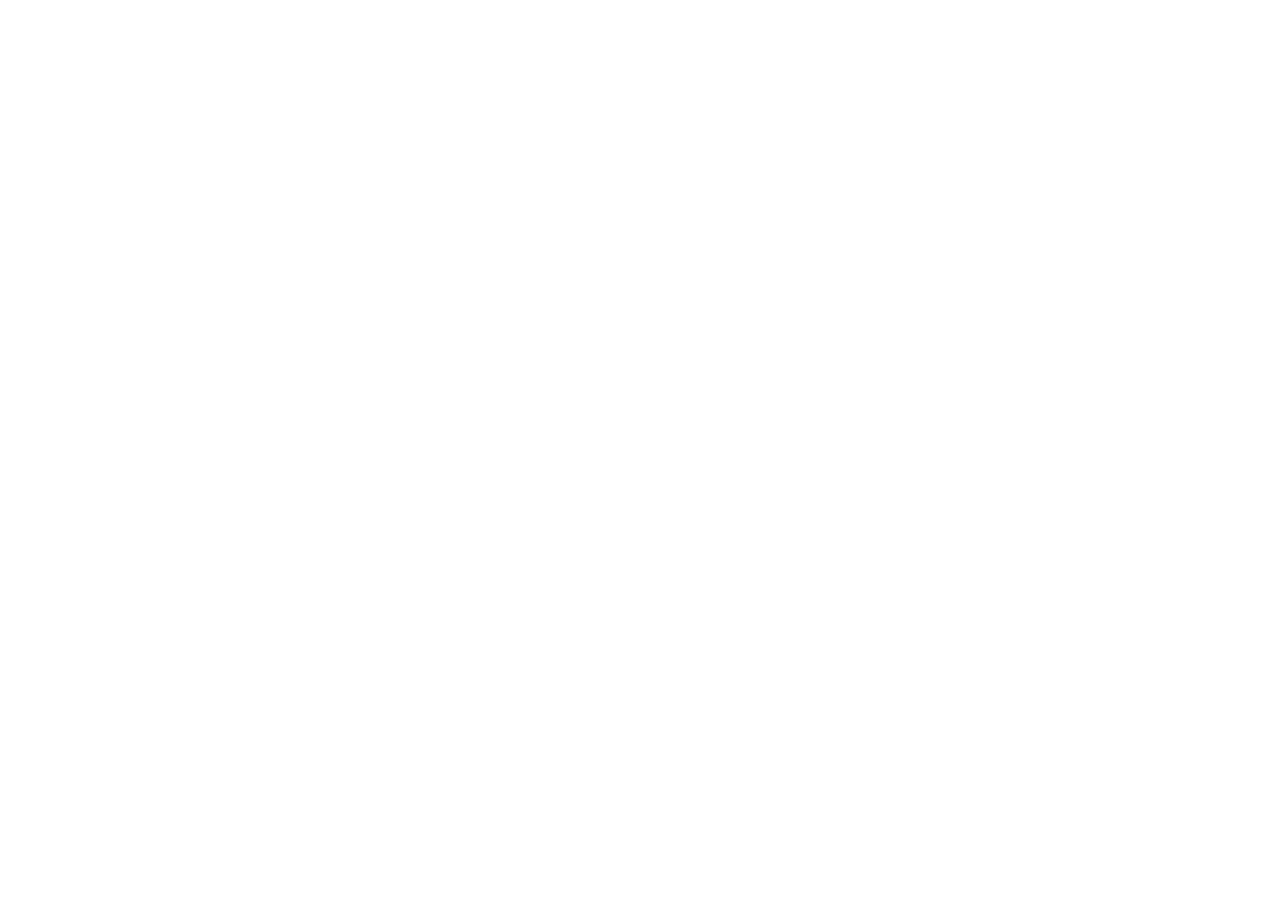
==== grønne-oaser.html @ 3c09b666 "index.html - forside html" ====
<!DOCTYPE html>
<html lang="en">
<head>
    <meta charset="UTF-8">
    <meta name="viewport" content="width=device-width, initial-scale=1.0">
    <title>Document</title>
</head>
<body>
    
</body>
</html>
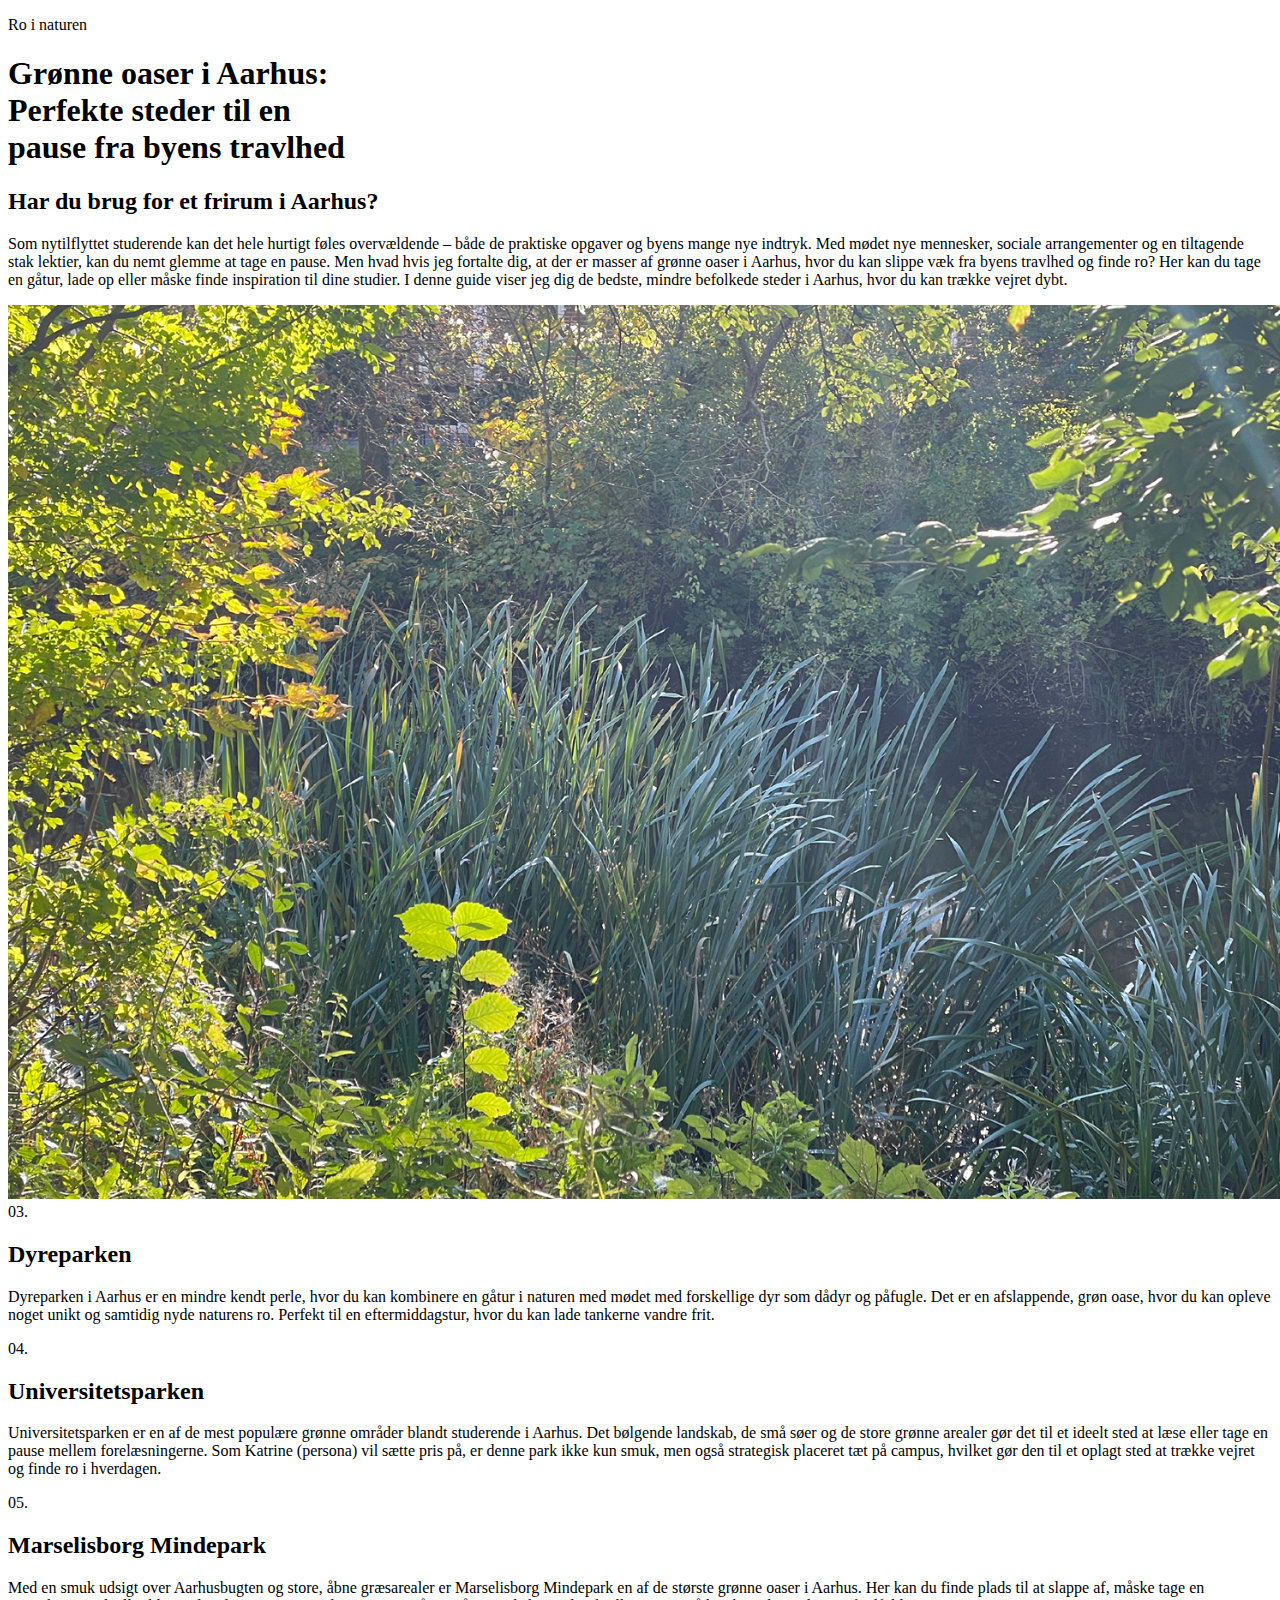
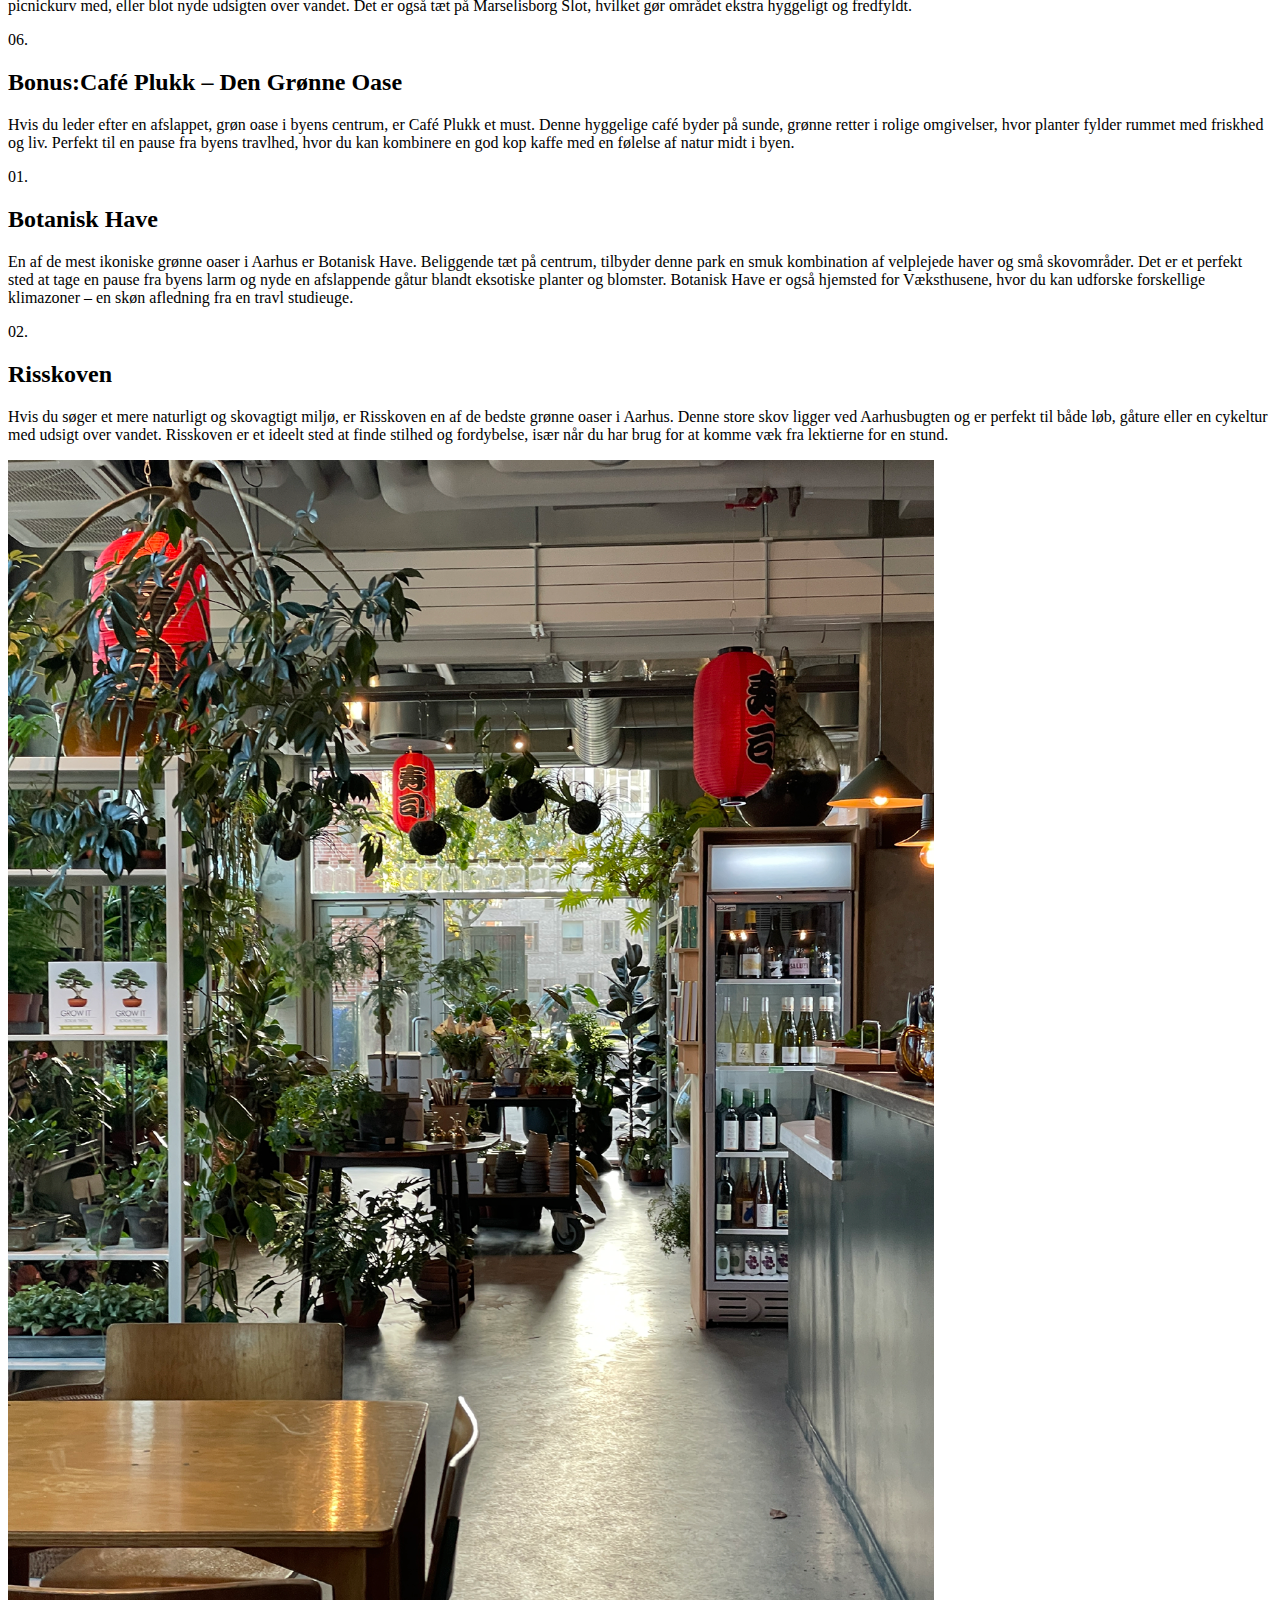
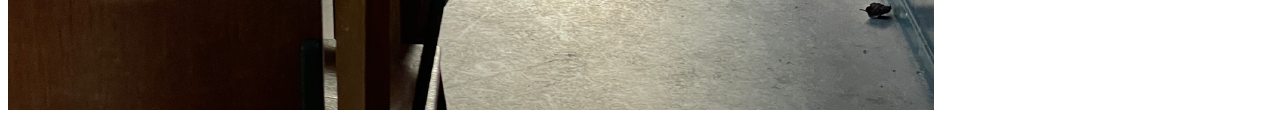
==== commit b14ec4f2: "grønne oaser HTML" ====
--- a/grønne-oaser.html
+++ b/grønne-oaser.html
@@ -1,11 +1,91 @@
 <!DOCTYPE html>
-<html lang="en">
+<html lang="da">
 <head>
     <meta charset="UTF-8">
     <meta name="viewport" content="width=device-width, initial-scale=1.0">
-    <title>Document</title>
+    <title>Grønne oaser i Aarhus</title>
+    <link rel="stylesheet" href="css/oaser.css">
 </head>
 <body>
+    <header>
+        <p>Ro i naturen</p>
+        <h1>Grønne oaser i Aarhus: <br> Perfekte steder til en <br> pause fra byens travlhed</h1>
+    </header>
     
+    <main>
+
+        <section class="grid-container">
+            <!-- jeg har forsøgt at lave 2 lodrette spalter/kollonner -->
+            <article class="column">
+                <h2>Har du brug for et frirum i Aarhus?</h2>
+                <Her>Som nytilflyttet studerende kan det hele hurtigt føles overvældende – både de praktiske opgaver og byens mange nye indtryk. Med mødet nye mennesker, sociale arrangementer og en tiltagende stak lektier, kan du nemt glemme at tage en pause. Men hvad hvis jeg fortalte dig, at der er masser af grønne oaser i Aarhus, hvor du kan slippe væk fra byens travlhed og finde ro? Her kan du tage en gåtur, lade op eller måske finde inspiration til dine studier. I denne guide viser jeg dig de bedste, mindre befolkede steder i Aarhus, hvor du kan trække vejret dybt.</p>
+
+                <img src="img/artikler/natur.png" alt="naturbillede">
+            
+                <aside>
+                    <span class="tal">03.</span>
+                    <div>
+                        <h2>Dyreparken</h2>
+                        <p>Dyreparken i Aarhus er en mindre kendt perle, hvor du kan kombinere en gåtur i naturen med mødet med forskellige dyr som dådyr og påfugle. Det er en afslappende, grøn oase, hvor du kan opleve noget unikt og samtidig nyde naturens ro. Perfekt til en eftermiddagstur, hvor du kan lade tankerne vandre frit.
+                        </p>
+                    </div>
+                </aside>
+
+                <aside>
+                    <span class="tal">04.</span>
+                    <div>
+                        <h2>Universitetsparken</h2>
+                        <p>Universitetsparken er en af de mest populære grønne områder blandt studerende i Aarhus. Det bølgende landskab, de små søer og de store grønne arealer gør det til et ideelt sted at læse eller tage en pause mellem forelæsningerne. Som Katrine (persona) vil sætte pris på, er denne park ikke kun smuk, men også strategisk placeret tæt på campus, hvilket gør den til et oplagt sted at trække vejret og finde ro i hverdagen.
+                        </p>
+                    </div>
+                </aside>
+
+                <aside>
+                    <span class="tal">05.</span>
+                    <div>
+                        <h2>Marselisborg Mindepark</h2>
+                        <p>Med en smuk udsigt over Aarhusbugten og store, åbne græsarealer er Marselisborg Mindepark en af de største grønne oaser i Aarhus. Her kan du finde plads til at slappe af, måske tage en picnickurv med, eller blot nyde udsigten over vandet. Det er også tæt på Marselisborg Slot, hvilket gør området ekstra hyggeligt og fredfyldt.
+                        </p>
+                    </div>
+                </aside>
+
+                <aside>
+                    <span class="tal">06.</span>
+                    <div>
+                        <h2>Bonus:Café Plukk – Den Grønne Oase</h2>
+                        <p>Hvis du leder efter en afslappet, grøn oase i byens centrum, er Café Plukk et must. Denne hyggelige café byder på sunde, grønne retter i rolige omgivelser, hvor planter fylder rummet med friskhed og liv. Perfekt til en pause fra byens travlhed, hvor du kan kombinere en god kop kaffe med en følelse af natur midt i byen.
+                        </p>
+                    </div>
+                </aside>
+
+            </article>
+
+            <!-- nr. 2 kolonne -->
+            <article class="column">
+                <aside>
+                    <span class="tal">01.</span>
+                    <div>
+                        <h2>Botanisk Have</h2>
+                        <p>En af de mest ikoniske grønne oaser i Aarhus er Botanisk Have. Beliggende tæt på centrum, tilbyder denne park en smuk kombination af velplejede haver og små skovområder. Det er et perfekt sted at tage en pause fra byens larm og nyde en afslappende gåtur blandt eksotiske planter og blomster. Botanisk Have er også hjemsted for Væksthusene, hvor du kan udforske forskellige klimazoner – en skøn afledning fra en travl studieuge.
+                        </p>
+                    </div>
+                </aside>
+
+                <aside>
+                    <span class="tal">02.</span>
+                    <div>
+                        <h2>Risskoven</h2>
+                        <p>Hvis du søger et mere naturligt og skovagtigt miljø, er Risskoven en af de bedste grønne oaser i Aarhus. Denne store skov ligger ved Aarhusbugten og er perfekt til både løb, gåture eller en cykeltur med udsigt over vandet. Risskoven er et ideelt sted at finde stilhed og fordybelse, især når du har brug for at komme væk fra lektierne for en stund.
+                        </p>
+                    </div>
+                </aside>
+
+                <img src="img/artikler/plukk.png" alt="café plukk">
+                
+            </article>
+        </section>
+    </main>
+
+
 </body>
-</html>+</html>
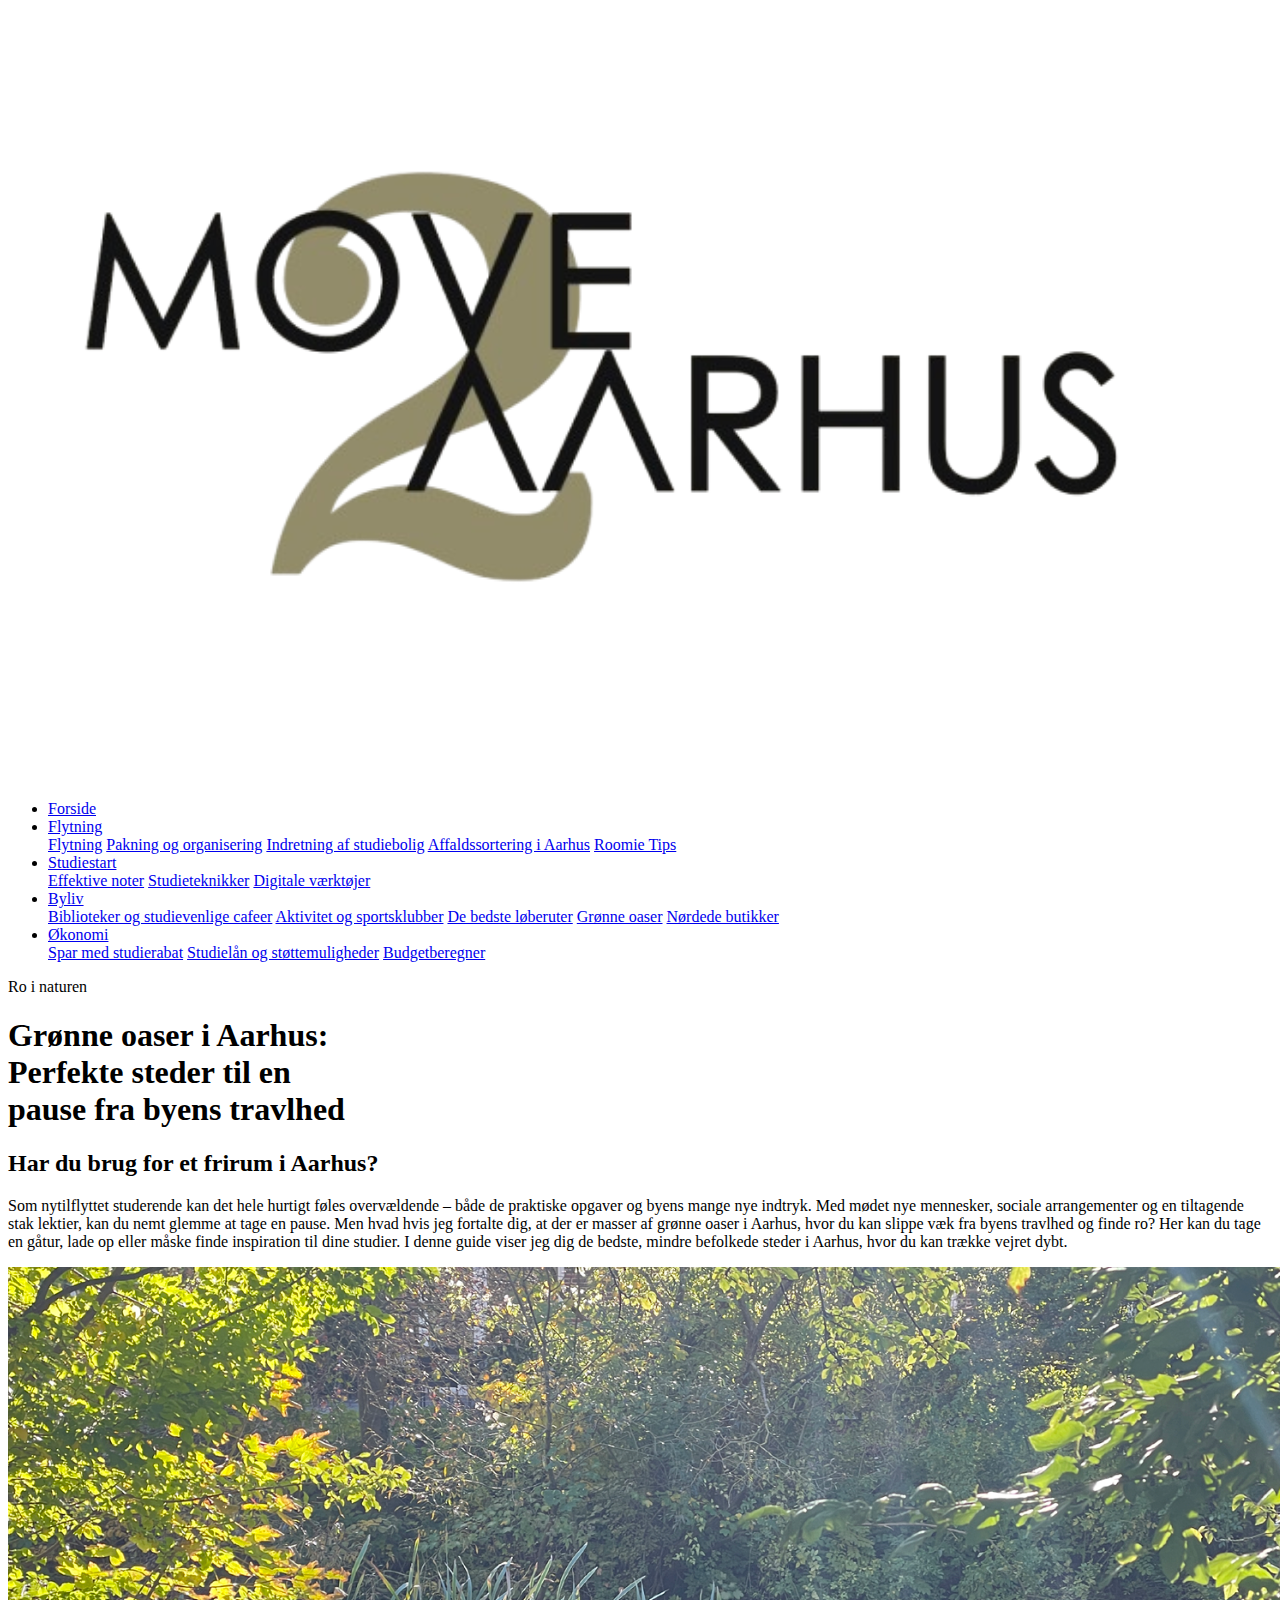
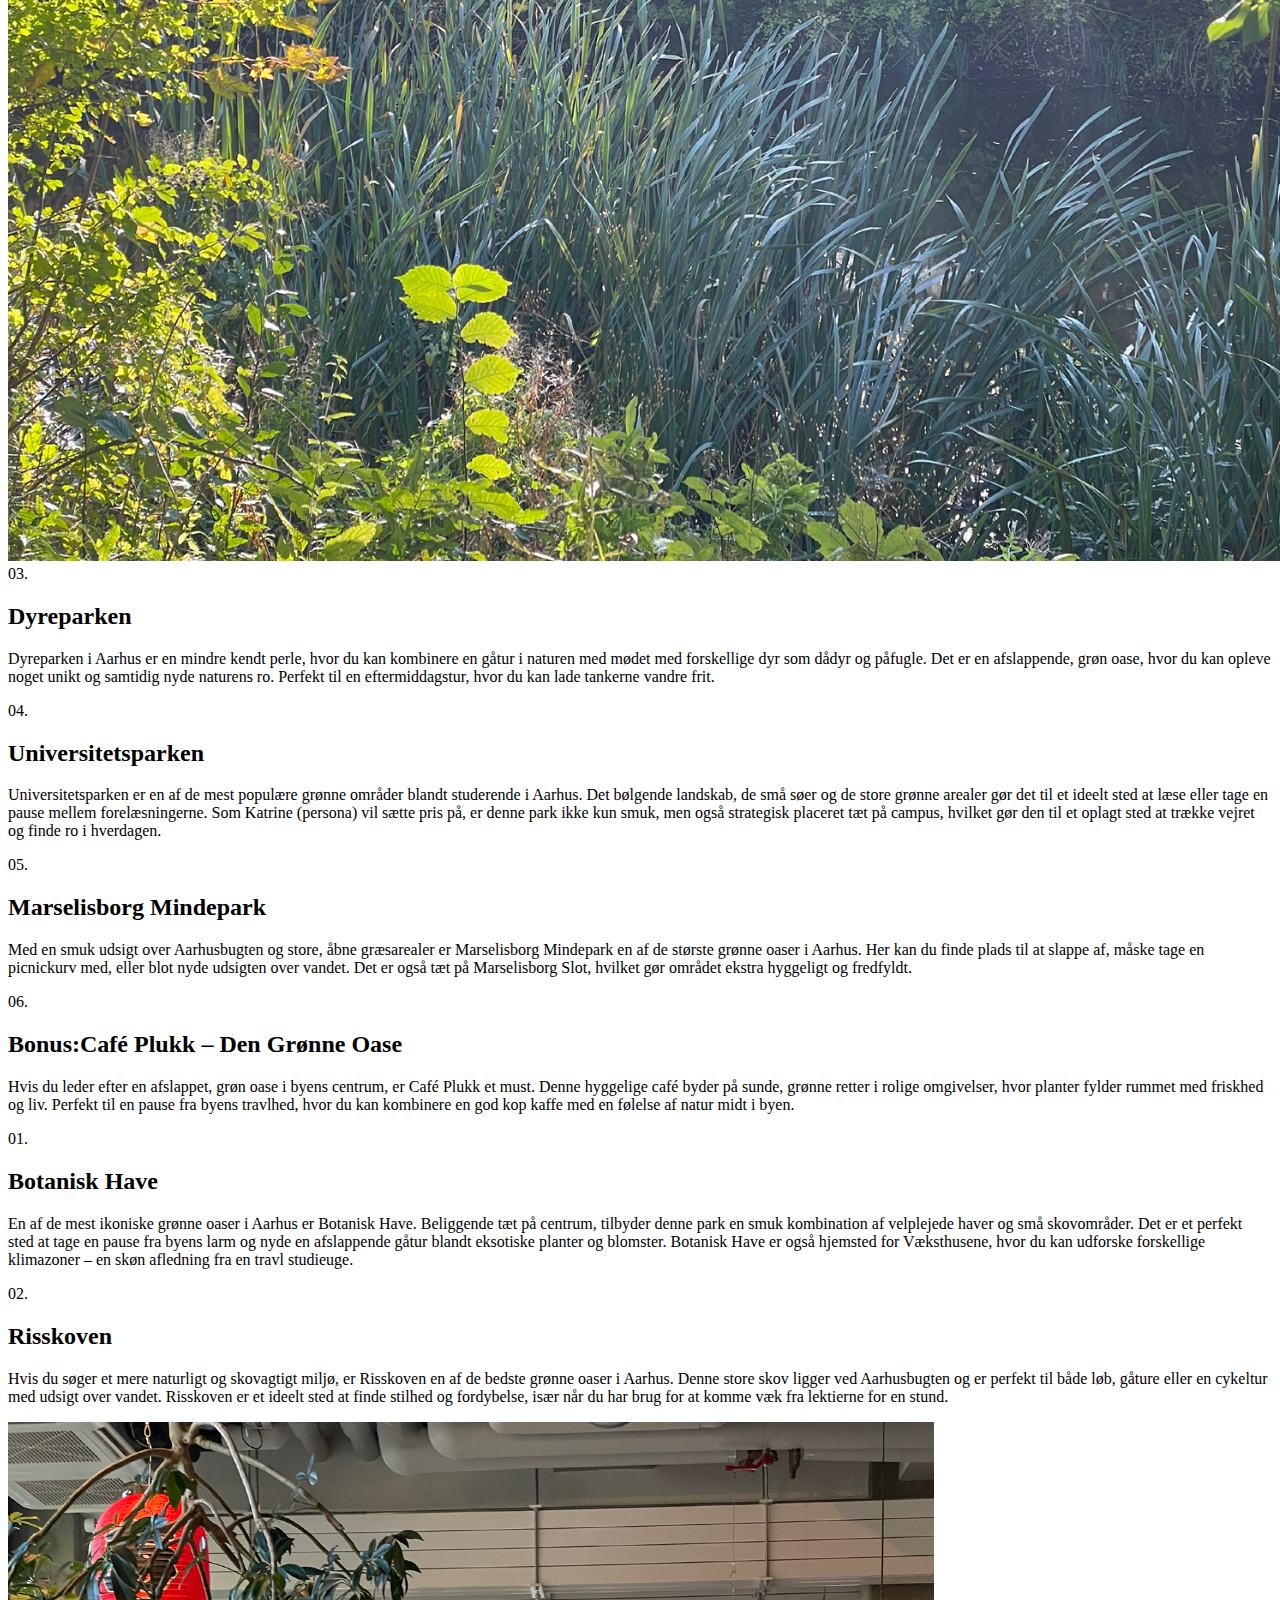
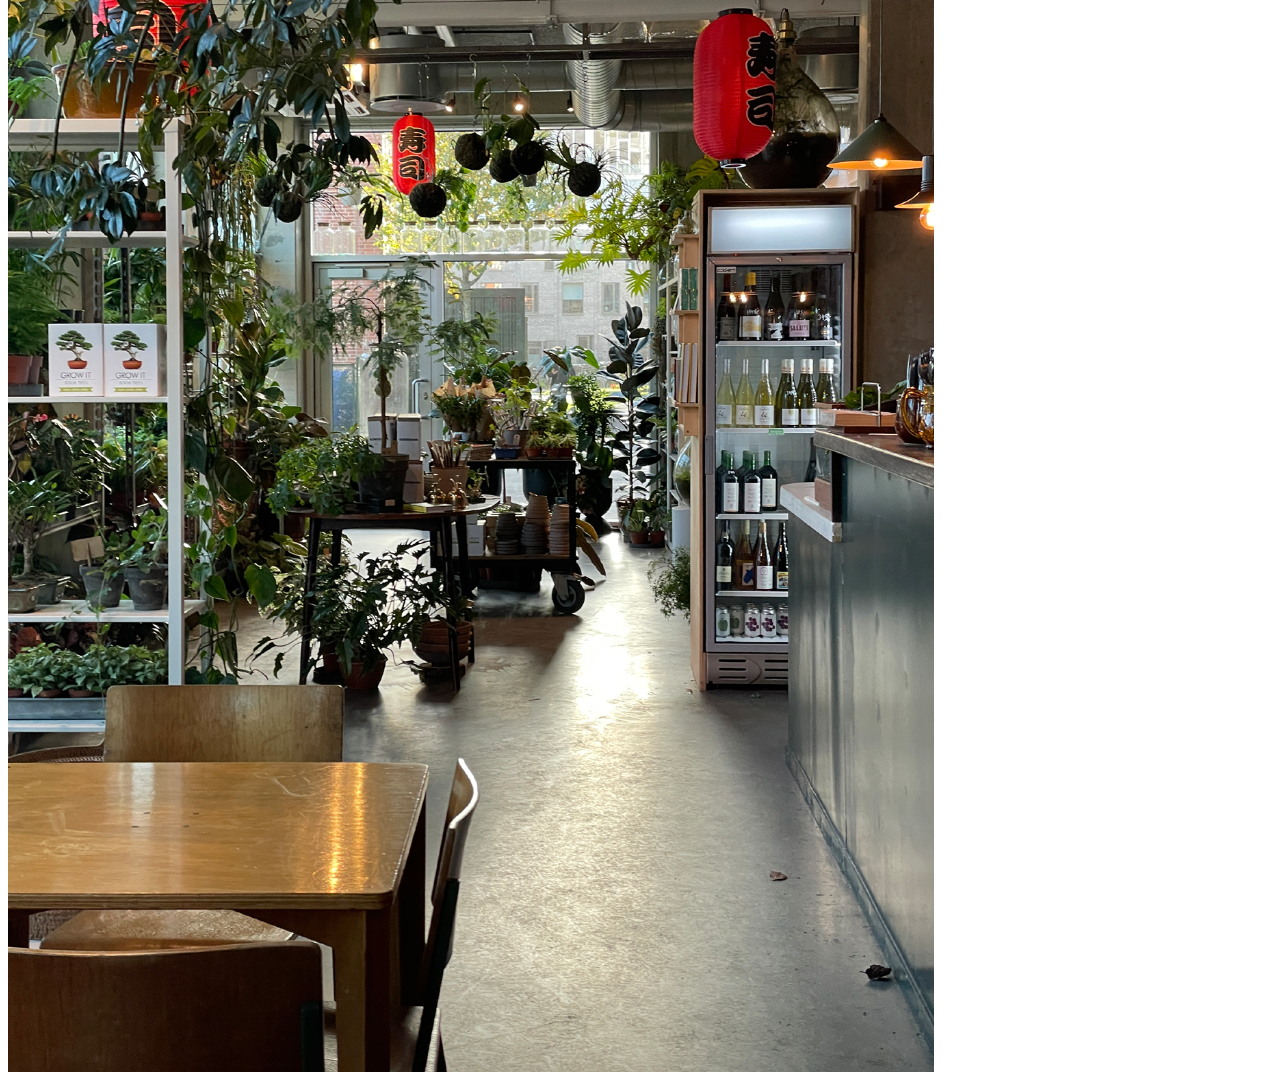
==== commit 71078562: "Navigationsbar i index" ====
--- a/grønne-oaser.html
+++ b/grønne-oaser.html
@@ -8,8 +8,60 @@
 </head>
 <body>
     <header>
+        <section class="logo">
+            <img src="img/logo.png" alt="Move2Aarhus logo">
+        </section>
+        <section>
+            <nav class="navbar">
+                <ul>
+                    <li><a href="index.html">Forside</a></li>
+
+                    <li class="dropdown">
+                        <a href="#" class="dropbtn">Flytning</a>
+                        <div class="dropdown-content">
+                            <a href="tjekliste.html">Flytning</a>
+                            <a href="#">Pakning og organisering</a>
+                            <a href="#">Indretning af studiebolig</a>
+                            <a href="#">Affaldssortering i Aarhus</a>
+                            <a href="#">Roomie Tips</a>
+                        </div>
+                    </li>
+
+                    <li class="dropdown">
+                        <a href="#" class="dropbtn">Studiestart</a>
+                        <div class="dropdown-content">
+                            <a href="#">Effektive noter</a>
+                            <a href="studieteknikker.html">Studieteknikker</a>
+                            <a href="#">Digitale værktøjer</a>
+                        </div>
+                    </li>
+
+                    <li class="dropdown">
+                        <a href="#" class="dropbtn">Byliv</a>
+                        <div class="dropdown-content">
+                            <a href="#">Biblioteker og studievenlige cafeer</a>
+                            <a href="#">Aktivitet og sportsklubber</a>
+                            <a href="#">De bedste løberuter</a>
+                            <a href="grønne-oaser.html">Grønne oaser</a>
+                            <a href="#">Nørdede butikker</a>
+                        </div>
+                    </li>
+
+                    <li class="dropdown">
+                        <a href="#" class="dropbtn">Økonomi</a>
+                        <div class="dropdown-content">
+                            <a href="#">Spar med studierabat</a>
+                            <a href="#">Studielån og støttemuligheder</a>
+                            <a href="#">Budgetberegner</a>
+                        </div>
+                    </li>
+                </ul>
+            </nav>
+        </section>
+
         <p>Ro i naturen</p>
         <h1>Grønne oaser i Aarhus: <br> Perfekte steder til en <br> pause fra byens travlhed</h1>
+        
     </header>
     
     <main>
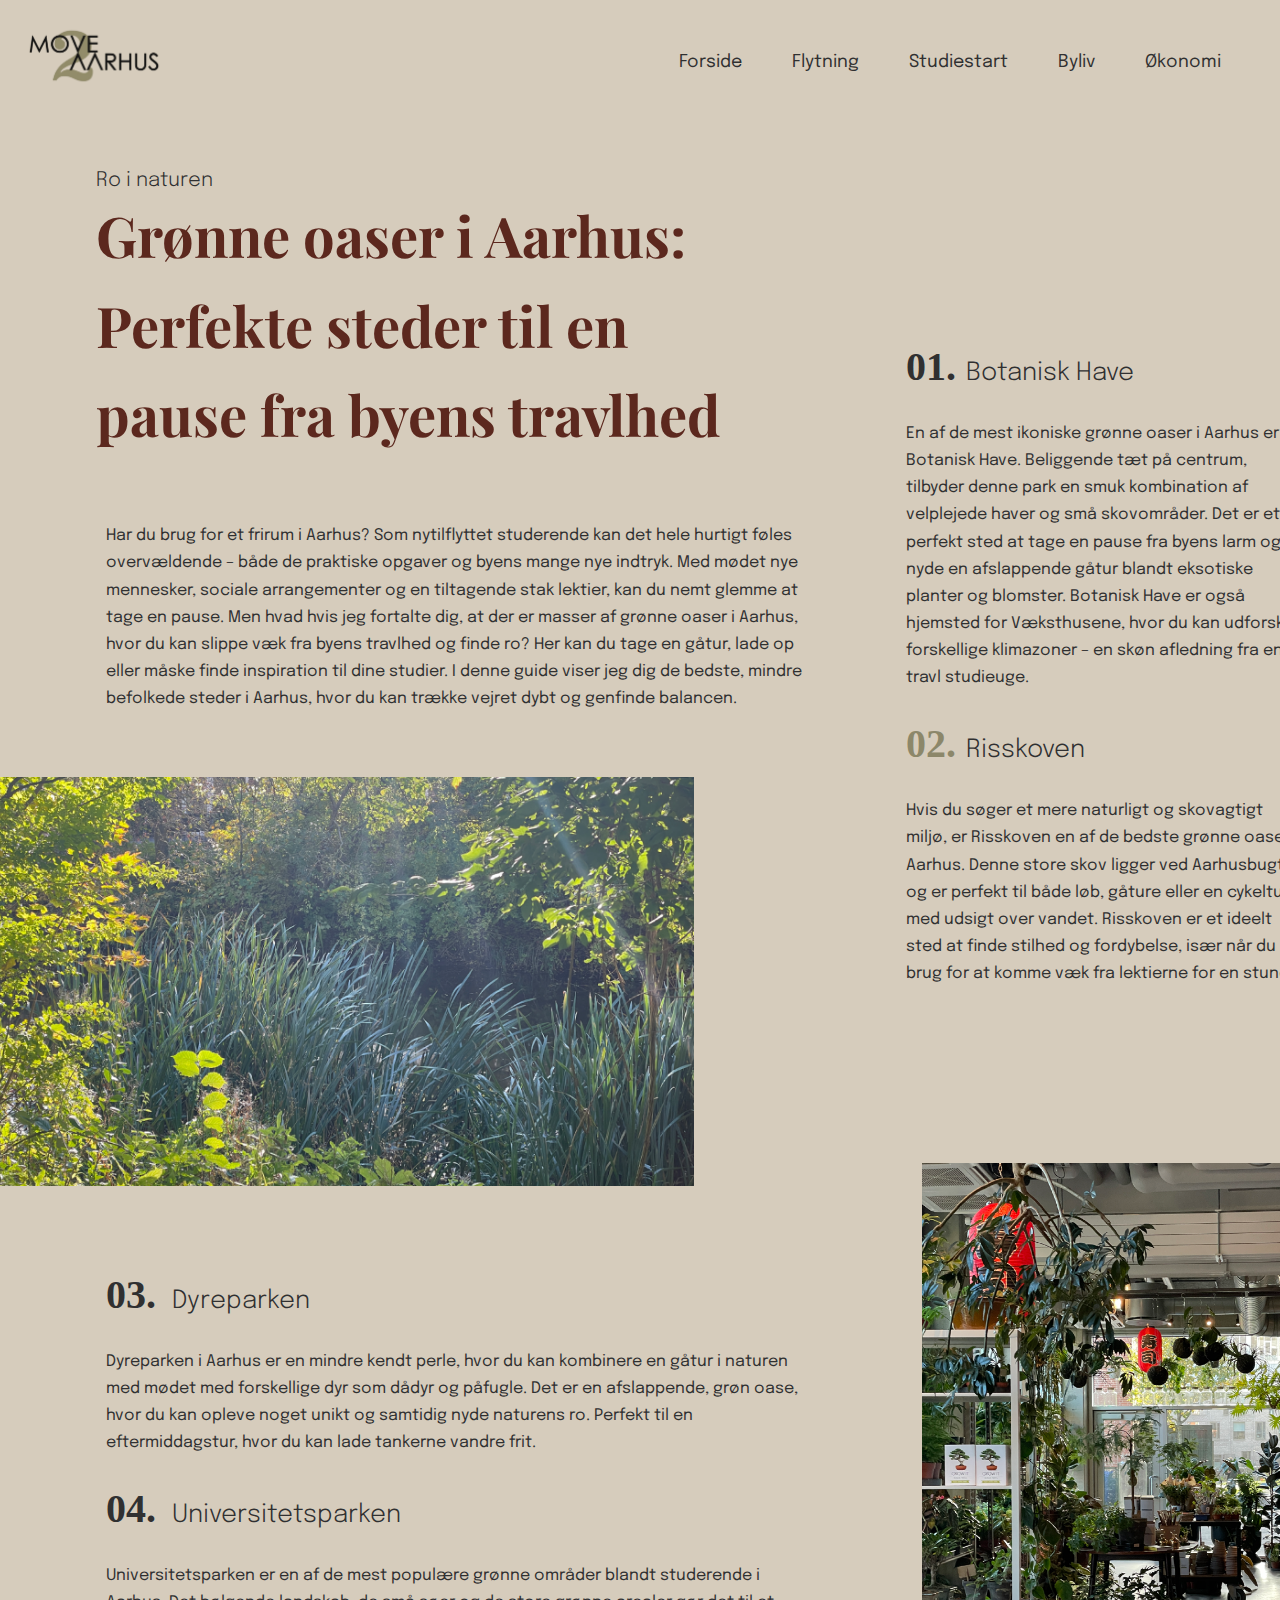
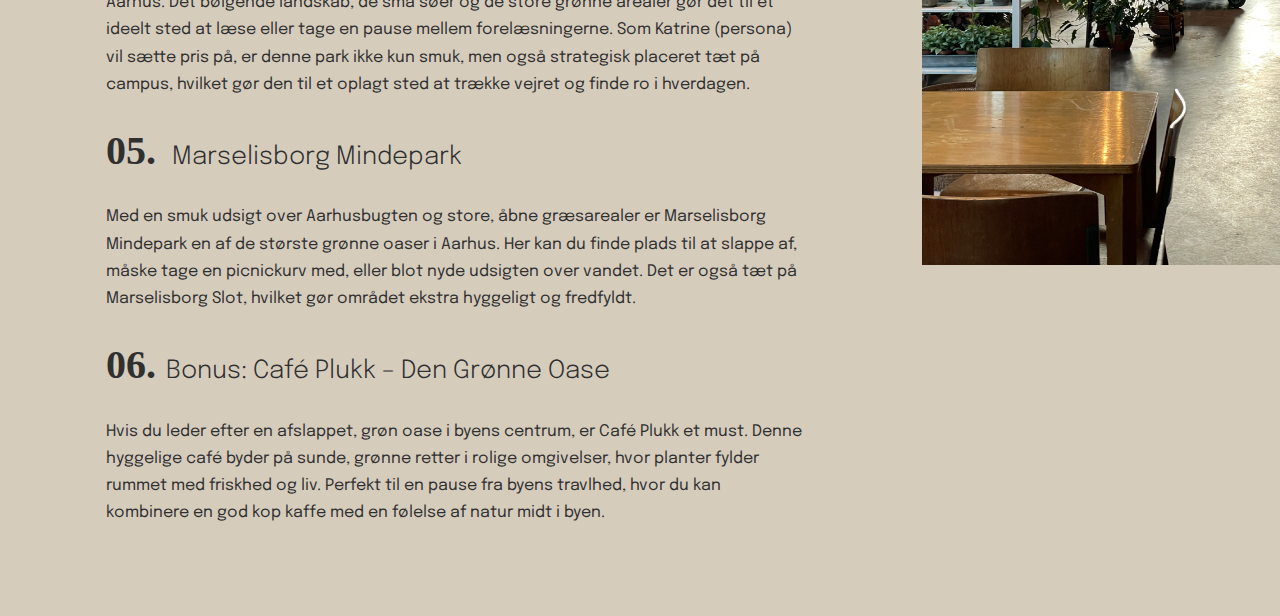
==== commit 786b7e41: "CSS studieteknik og grønne oaser" ====
--- a/grønne-oaser.html
+++ b/grønne-oaser.html
@@ -5,63 +5,78 @@
     <meta name="viewport" content="width=device-width, initial-scale=1.0">
     <title>Grønne oaser i Aarhus</title>
     <link rel="stylesheet" href="css/oaser.css">
+
+        <!-- Link til Playfair Display Font-->
+        <link rel="preconnect" href="https://fonts.googleapis.com">
+        <link rel="preconnect" href="https://fonts.gstatic.com" crossorigin>
+        <link href="https://fonts.googleapis.com/css2?family=Playfair+Display:ital,wght@0,400..900;1,400..900&display=swap" rel="stylesheet">
+       
+        <!-- Link til Epilouge Font-->
+        <link rel="preconnect" href="https://fonts.googleapis.com">
+        <link rel="preconnect" href="https://fonts.gstatic.com" crossorigin>
+        <link href="https://fonts.googleapis.com/css2?family=Epilogue:ital,wght@0,100..900;1,100..900&family=Playfair+Display:ital,wght@0,400..900;1,400..900&display=swap" rel="stylesheet">
+
 </head>
 <body>
     <header>
-        <section class="logo">
-            <img src="img/logo.png" alt="Move2Aarhus logo">
-        </section>
-        <section>
-            <nav class="navbar">
-                <ul>
-                    <li><a href="index.html">Forside</a></li>
+        <section class="navbar-container">
+            <article class="logo">
+                <img src="img/logo.png" alt="Move2Aarhus logo">
+            </article>
+            <article>
+                <nav class="navbar">
+                    <ul>
+                        <li><a href="index.html">Forside</a></li>
 
-                    <li class="dropdown">
-                        <a href="#" class="dropbtn">Flytning</a>
-                        <div class="dropdown-content">
-                            <a href="tjekliste.html">Flytning</a>
-                            <a href="#">Pakning og organisering</a>
-                            <a href="#">Indretning af studiebolig</a>
-                            <a href="#">Affaldssortering i Aarhus</a>
-                            <a href="#">Roomie Tips</a>
-                        </div>
-                    </li>
+                        <li class="dropdown">
+                            <a href="#" class="dropbtn">Flytning</a>
+                            <div class="dropdown-content">
+                                <a href="tjekliste.html">Flytning tjekliste</a>
+                                <a href="#">Pakning og organisering</a>
+                                <a href="#">Indretning af studiebolig</a>
+                                <a href="#">Affaldssortering i Aarhus</a>
+                                <a href="#">Roomie Tips</a>
+                            </div>
+                        </li>
 
-                    <li class="dropdown">
-                        <a href="#" class="dropbtn">Studiestart</a>
-                        <div class="dropdown-content">
-                            <a href="#">Effektive noter</a>
-                            <a href="studieteknikker.html">Studieteknikker</a>
-                            <a href="#">Digitale værktøjer</a>
-                        </div>
-                    </li>
+                        <li class="dropdown">
+                            <a href="#" class="dropbtn">Studiestart</a>
+                            <div class="dropdown-content">
+                                <a href="#">Effektive noter</a>
+                                <a href="studieteknikker.html">Studieteknikker</a>
+                                <a href="#">Digitale værktøjer</a>
+                            </div>
+                        </li>
 
-                    <li class="dropdown">
-                        <a href="#" class="dropbtn">Byliv</a>
-                        <div class="dropdown-content">
-                            <a href="#">Biblioteker og studievenlige cafeer</a>
-                            <a href="#">Aktivitet og sportsklubber</a>
-                            <a href="#">De bedste løberuter</a>
-                            <a href="grønne-oaser.html">Grønne oaser</a>
-                            <a href="#">Nørdede butikker</a>
-                        </div>
-                    </li>
+                        <li class="dropdown">
+                            <a href="#" class="dropbtn">Byliv</a>
+                            <div class="dropdown-content">
+                                <a href="#">Biblioteker og studievenlige cafeer</a>
+                                <a href="#">Aktivitet og sportsklubber</a>
+                                <a href="#">De bedste løberuter</a>
+                                <a href="grønne-oaser.html">Grønne oaser</a>
+                                <a href="#">Nørdede butikker</a>
+                            </div>
+                        </li>
 
-                    <li class="dropdown">
-                        <a href="#" class="dropbtn">Økonomi</a>
-                        <div class="dropdown-content">
-                            <a href="#">Spar med studierabat</a>
-                            <a href="#">Studielån og støttemuligheder</a>
-                            <a href="#">Budgetberegner</a>
-                        </div>
-                    </li>
-                </ul>
-            </nav>
+                        <li class="dropdown">
+                            <a href="#" class="dropbtn">Økonomi</a>
+                            <div class="dropdown-content">
+                                <a href="#">Spar med studierabat</a>
+                                <a href="#">Studielån og støttemuligheder</a>
+                                <a href="#">Budgetberegner</a>
+                            </div>
+                        </li>
+                    </ul>
+                </nav>
+            </article>
         </section>
 
-        <p>Ro i naturen</p>
-        <h1>Grønne oaser i Aarhus: <br> Perfekte steder til en <br> pause fra byens travlhed</h1>
-        
+        <section class="overskrift">
+            <p class="øjnbrynstitel" >Ro i naturen</p>
+            <h1>Grønne oaser i Aarhus: <br> Perfekte steder til en <br> pause fra byens travlhed</h1>
+        </section>
+
     </header>
     
     <main>
@@ -69,42 +84,37 @@
         <section class="grid-container">
             <!-- jeg har forsøgt at lave 2 lodrette spalter/kollonner -->
             <article class="column">
-                <h2>Har du brug for et frirum i Aarhus?</h2>
-                <Her>Som nytilflyttet studerende kan det hele hurtigt føles overvældende – både de praktiske opgaver og byens mange nye indtryk. Med mødet nye mennesker, sociale arrangementer og en tiltagende stak lektier, kan du nemt glemme at tage en pause. Men hvad hvis jeg fortalte dig, at der er masser af grønne oaser i Aarhus, hvor du kan slippe væk fra byens travlhed og finde ro? Her kan du tage en gåtur, lade op eller måske finde inspiration til dine studier. I denne guide viser jeg dig de bedste, mindre befolkede steder i Aarhus, hvor du kan trække vejret dybt.</p>
+                <p>Har du brug for et frirum i Aarhus? Som nytilflyttet studerende kan det hele hurtigt føles overvældende – både de praktiske opgaver og byens mange nye indtryk. Med mødet nye mennesker, sociale arrangementer og en tiltagende stak lektier, kan du nemt glemme at tage en pause. Men hvad hvis jeg fortalte dig, at der er masser af grønne oaser i Aarhus, hvor du kan slippe væk fra byens travlhed og finde ro? Her kan du tage en gåtur, lade op eller måske finde inspiration til dine studier. I denne guide viser jeg dig de bedste, mindre befolkede steder i Aarhus, hvor du kan trække vejret dybt og genfinde balancen.</p>
 
-                <img src="img/artikler/natur.png" alt="naturbillede">
+                <img src="img/artikler/natur.png" alt="naturbillede" class="natur">
             
                 <aside>
-                    <span class="tal">03.</span>
                     <div>
-                        <h2>Dyreparken</h2>
+                        <h2> <span class="tal">03.</span> Dyreparken</h2>
                         <p>Dyreparken i Aarhus er en mindre kendt perle, hvor du kan kombinere en gåtur i naturen med mødet med forskellige dyr som dådyr og påfugle. Det er en afslappende, grøn oase, hvor du kan opleve noget unikt og samtidig nyde naturens ro. Perfekt til en eftermiddagstur, hvor du kan lade tankerne vandre frit.
                         </p>
                     </div>
                 </aside>
 
                 <aside>
-                    <span class="tal">04.</span>
                     <div>
-                        <h2>Universitetsparken</h2>
+                        <h2> <span class="tal">04.</span> Universitetsparken</h2>
                         <p>Universitetsparken er en af de mest populære grønne områder blandt studerende i Aarhus. Det bølgende landskab, de små søer og de store grønne arealer gør det til et ideelt sted at læse eller tage en pause mellem forelæsningerne. Som Katrine (persona) vil sætte pris på, er denne park ikke kun smuk, men også strategisk placeret tæt på campus, hvilket gør den til et oplagt sted at trække vejret og finde ro i hverdagen.
                         </p>
                     </div>
                 </aside>
 
                 <aside>
-                    <span class="tal">05.</span>
                     <div>
-                        <h2>Marselisborg Mindepark</h2>
+                        <h2> <span class="tal">05.</span> Marselisborg Mindepark</h2>
                         <p>Med en smuk udsigt over Aarhusbugten og store, åbne græsarealer er Marselisborg Mindepark en af de største grønne oaser i Aarhus. Her kan du finde plads til at slappe af, måske tage en picnickurv med, eller blot nyde udsigten over vandet. Det er også tæt på Marselisborg Slot, hvilket gør området ekstra hyggeligt og fredfyldt.
                         </p>
                     </div>
                 </aside>
 
                 <aside>
-                    <span class="tal">06.</span>
                     <div>
-                        <h2>Bonus:Café Plukk – Den Grønne Oase</h2>
+                        <h2><span class="tal">06.</span>Bonus: Café Plukk – Den Grønne Oase</h2>
                         <p>Hvis du leder efter en afslappet, grøn oase i byens centrum, er Café Plukk et must. Denne hyggelige café byder på sunde, grønne retter i rolige omgivelser, hvor planter fylder rummet med friskhed og liv. Perfekt til en pause fra byens travlhed, hvor du kan kombinere en god kop kaffe med en følelse af natur midt i byen.
                         </p>
                     </div>
@@ -113,26 +123,25 @@
             </article>
 
             <!-- nr. 2 kolonne -->
-            <article class="column">
+            <article class="column højre-kolonne">
                 <aside>
-                    <span class="tal">01.</span>
                     <div>
-                        <h2>Botanisk Have</h2>
+                        <h2><span class="tal">01.</span>Botanisk Have</h2>
                         <p>En af de mest ikoniske grønne oaser i Aarhus er Botanisk Have. Beliggende tæt på centrum, tilbyder denne park en smuk kombination af velplejede haver og små skovområder. Det er et perfekt sted at tage en pause fra byens larm og nyde en afslappende gåtur blandt eksotiske planter og blomster. Botanisk Have er også hjemsted for Væksthusene, hvor du kan udforske forskellige klimazoner – en skøn afledning fra en travl studieuge.
                         </p>
                     </div>
                 </aside>
 
                 <aside>
-                    <span class="tal">02.</span>
+
                     <div>
-                        <h2>Risskoven</h2>
+                        <h2><span class="tal two">02.</span>Risskoven</h2>
                         <p>Hvis du søger et mere naturligt og skovagtigt miljø, er Risskoven en af de bedste grønne oaser i Aarhus. Denne store skov ligger ved Aarhusbugten og er perfekt til både løb, gåture eller en cykeltur med udsigt over vandet. Risskoven er et ideelt sted at finde stilhed og fordybelse, især når du har brug for at komme væk fra lektierne for en stund.
                         </p>
                     </div>
                 </aside>
 
-                <img src="img/artikler/plukk.png" alt="café plukk">
+                <img src="img/artikler/plukk.png" alt="café-plukk" class="plukk">
                 
             </article>
         </section>
--- a/css/oaser.css
+++ b/css/oaser.css
@@ -0,0 +1,175 @@
+body {
+    font-family: 'Arial', sans-serif;
+    line-height: 1.6;
+    margin: 20px;
+    background-color: #f4f1e0;
+    color: #4a3d32;
+}
+
+
+:root {
+    --rødbrun: rgb(92,40,30);
+    --baggrund: rgb(214,204,188);
+    --tekst: rgb(48,48,49);
+    --oliven: rgb(140,135,106);
+    --karry: rgb(190,162,81);
+    --off-white: rgb(251,249,237)
+}
+
+body {
+    margin: 0;
+    font-family: "Epilogue";
+    background-color:var(--baggrund);
+    color: var(--tekst);
+    margin-left: 6rem;
+    margin-right: 10rem;
+    margin-bottom: 4rem;
+    padding-top: 9rem;
+}
+
+/* Navigation bar */
+.navbar-container {
+    display: flex; /* Gør det til et flex-container */
+    justify-content: space-between; /* Sørger for, at logoet er til venstre og menuen til højre */
+    align-items: center; /* Vertikal centrering */
+    padding: 10px 20px; /* Lidt padding omkring indholdet */
+    background-color: var(--baggrund); /* Baggrundsfarve til hele baren */
+    position: fixed;
+    width: 100%; /* Sikrer, at baren fylder hele bredden */
+    top: 0;
+    left: 0;
+    right: 0rem;
+    z-index: 1000; /* Sørger for, at baren er øverst */
+}
+
+/* Logo */
+.logo img {
+    width: 150px; /* Tilpas logoets størrelse */
+    height: auto;
+
+}
+
+/* Navbar */
+.navbar ul {
+    list-style: none;
+    margin: 0;
+    padding-right: 4rem;
+    display: flex;
+    gap: 20px; /* Afstand mellem menu punkterne */
+}
+
+.navbar ul li {
+    display: inline-block;
+}
+
+.navbar ul li a {
+    text-decoration: none;
+    color: var(--tekst);
+    font-size: 1.1rem;
+    padding: 15px 15px;
+    transition: color 0.3s;
+}
+
+.navbar ul li a:hover {
+    color: var(--oliven);
+}
+
+/* Dropdown menu */
+.dropdown-content {
+    display: none;
+    position: absolute;
+    background-color: var(--off-white);
+    box-shadow: 0px 8px 16px, none;
+    min-width: 160px;
+    z-index: 1;
+}
+
+.dropdown-content a {
+    padding: 10px 20px;
+    display: block;
+    text-decoration: var(--oliven);
+    color: var(--tekst);
+    font-size: 1rem;
+}
+
+.dropdown:hover .dropdown-content {
+    display: block;
+}
+
+.dropbtn {
+    cursor: pointer;
+}
+
+
+.grid-container {
+    display: grid;
+    grid-template-columns: 1fr 1fr; /* To lige store kolonner */
+    gap: 5rem;
+}
+
+.column {
+    padding: 10px;
+}
+
+.øjnbrynstitel {
+    font-size: 20px;
+    margin-bottom: 0.5rem;
+    font-weight: 300;
+}
+
+h1 {
+    font-family: "Playfair Display";
+    color: var(--rødbrun);
+    font-size: 3.5rem;
+    margin-top: calc(-2rem);
+    grid-column: span 2; /* Sørger for, at overskriften strækker sig over begge kolonner */
+    padding-top: 1rem;
+}
+
+h2 {
+    font-size: 25px;
+    color: var(--tekst);
+    font-weight: 300;
+ }
+
+ h2 span {
+    font-weight: bold;
+    font-size: 40px;
+    padding-right: 10px;
+    color: var(--tekst);
+    font-family: "Fairplay Display";
+}
+
+p {
+    font-size: 16px;
+    line-height: 1.7;
+    color: var(--tekst);
+    max-width: 700px;
+    min-width: 700px;
+    text-align-last: left;
+}
+
+.natur {
+    width: 100%;
+    margin-left: calc(-10rem);
+    padding: 3rem;
+}
+
+.plukk {
+    width: 130%;
+    margin-top: 10rem;
+    margin-left: 1rem;
+}
+
+.højre-kolonne p {
+    max-width: 400px;
+    min-width: 400px;
+}
+
+.højre-kolonne {
+    margin-top: calc(-12rem);
+}
+
+.two {
+    color: var(--oliven);
+}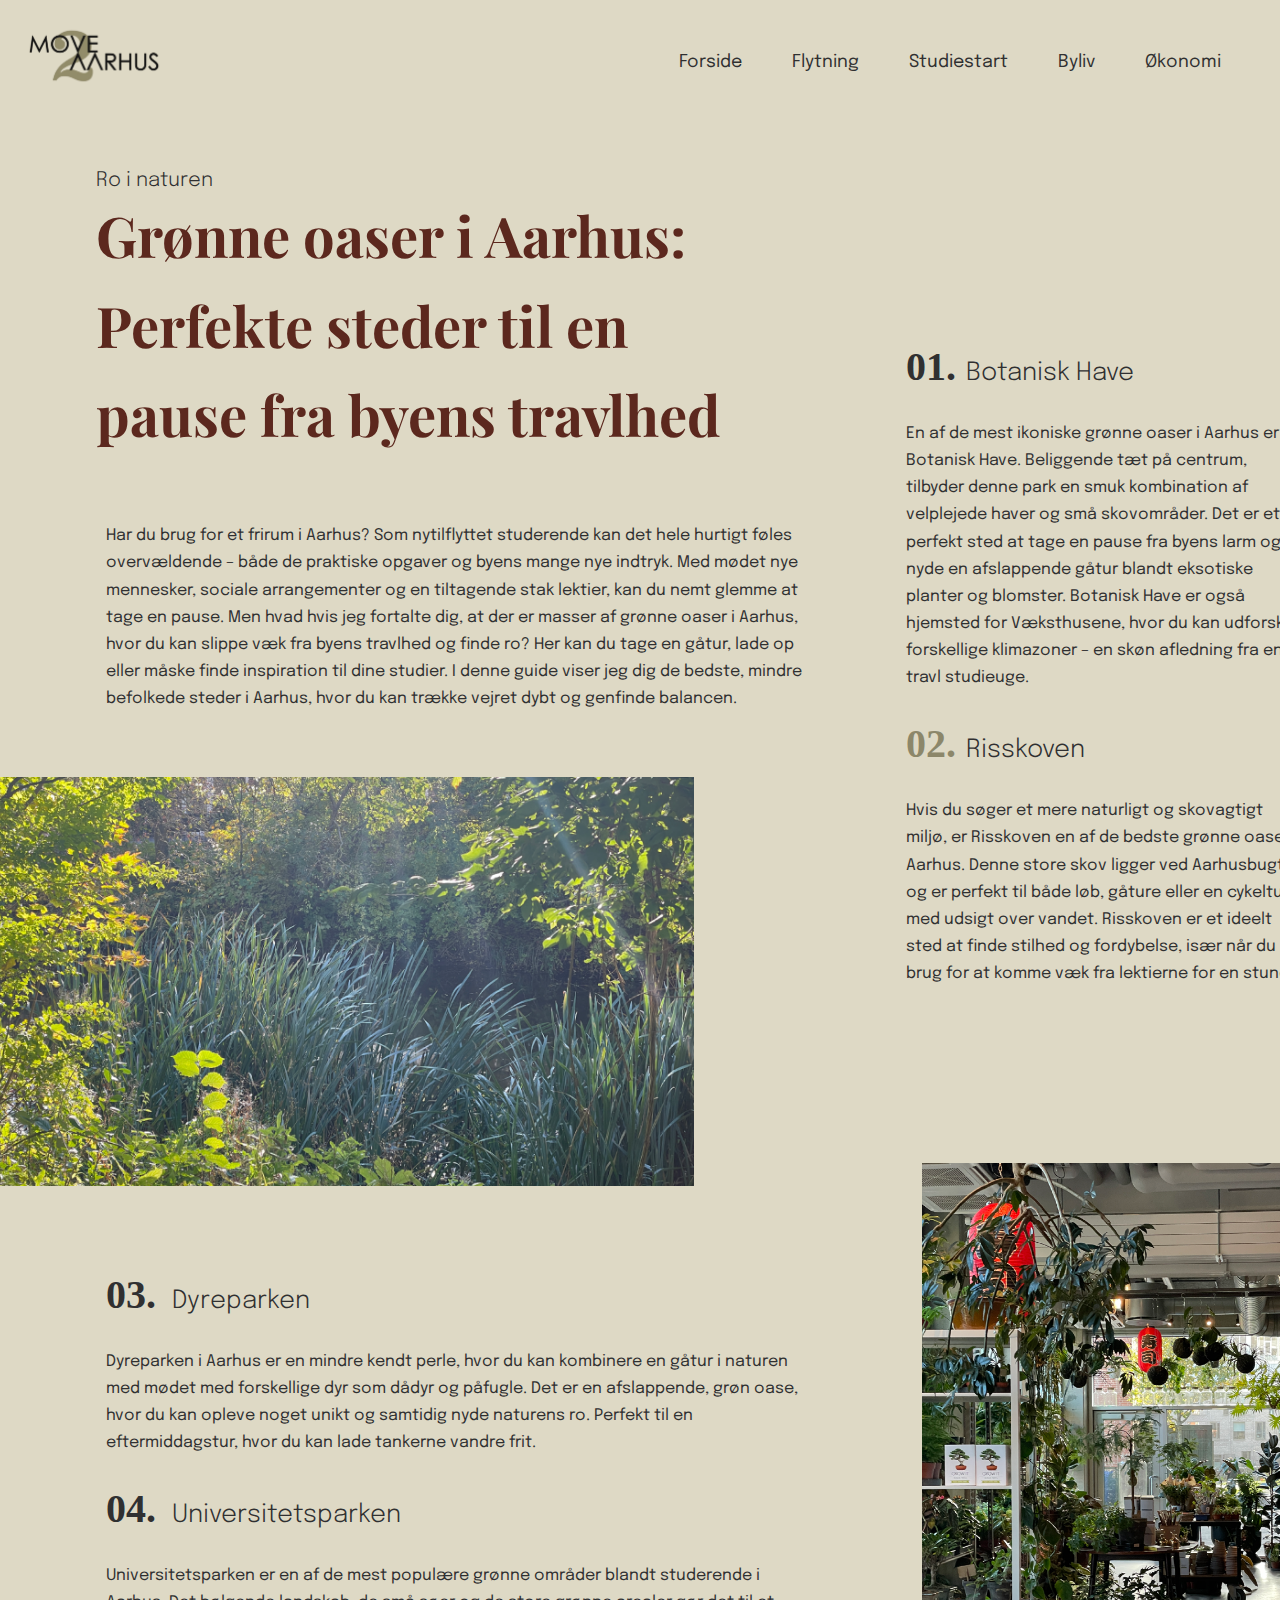
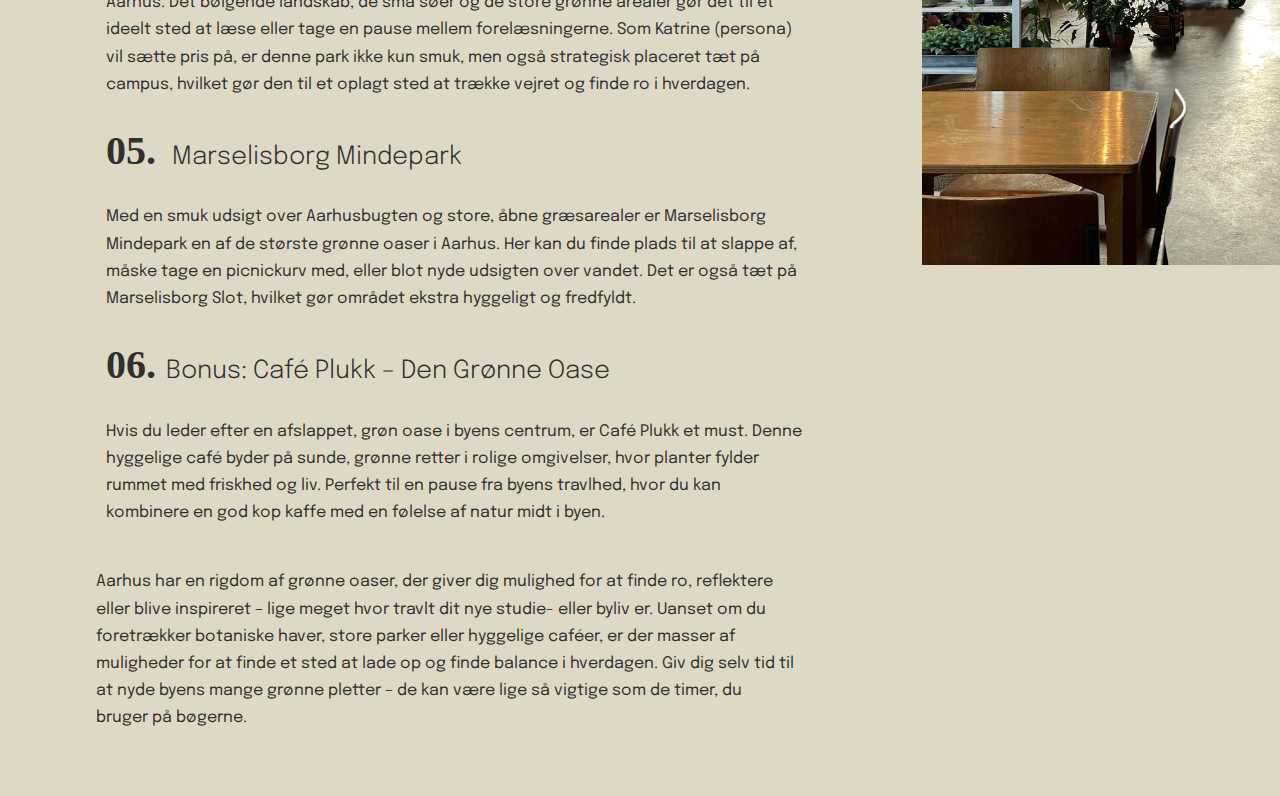
==== commit 0b0b3f6f: "Rettelser + detaljer" ====
--- a/grønne-oaser.html
+++ b/grønne-oaser.html
@@ -20,9 +20,11 @@
 <body>
     <header>
         <section class="navbar-container">
+            
             <article class="logo">
                 <img src="img/logo.png" alt="Move2Aarhus logo">
             </article>
+
             <article>
                 <nav class="navbar">
                     <ul>
@@ -84,6 +86,7 @@
         <section class="grid-container">
             <!-- jeg har forsøgt at lave 2 lodrette spalter/kollonner -->
             <article class="column">
+
                 <p>Har du brug for et frirum i Aarhus? Som nytilflyttet studerende kan det hele hurtigt føles overvældende – både de praktiske opgaver og byens mange nye indtryk. Med mødet nye mennesker, sociale arrangementer og en tiltagende stak lektier, kan du nemt glemme at tage en pause. Men hvad hvis jeg fortalte dig, at der er masser af grønne oaser i Aarhus, hvor du kan slippe væk fra byens travlhed og finde ro? Her kan du tage en gåtur, lade op eller måske finde inspiration til dine studier. I denne guide viser jeg dig de bedste, mindre befolkede steder i Aarhus, hvor du kan trække vejret dybt og genfinde balancen.</p>
 
                 <img src="img/artikler/natur.png" alt="naturbillede" class="natur">
@@ -133,7 +136,6 @@
                 </aside>
 
                 <aside>
-
                     <div>
                         <h2><span class="tal two">02.</span>Risskoven</h2>
                         <p>Hvis du søger et mere naturligt og skovagtigt miljø, er Risskoven en af de bedste grønne oaser i Aarhus. Denne store skov ligger ved Aarhusbugten og er perfekt til både løb, gåture eller en cykeltur med udsigt over vandet. Risskoven er et ideelt sted at finde stilhed og fordybelse, især når du har brug for at komme væk fra lektierne for en stund.
@@ -147,6 +149,11 @@
         </section>
     </main>
 
+    <footer>
+        <p>
+            Aarhus har en rigdom af grønne oaser, der giver dig mulighed for at finde ro, reflektere eller blive inspireret – lige meget hvor travlt dit nye studie- eller byliv er. Uanset om du foretrækker botaniske haver, store parker eller hyggelige caféer, er der masser af muligheder for at finde et sted at lade op og finde balance i hverdagen. Giv dig selv tid til at nyde byens mange grønne pletter – de kan være lige så vigtige som de timer, du bruger på bøgerne.
+        </p>
+    </footer>
 
 </body>
 </html>
--- a/css/oaser.css
+++ b/css/oaser.css
@@ -9,7 +9,7 @@
 
 :root {
     --rødbrun: rgb(92,40,30);
-    --baggrund: rgb(214,204,188);
+    --baggrund: rgb(222,217,197);
     --tekst: rgb(48,48,49);
     --oliven: rgb(140,135,106);
     --karry: rgb(190,162,81);
@@ -29,24 +29,23 @@
 
 /* Navigation bar */
 .navbar-container {
-    display: flex; /* Gør det til et flex-container */
-    justify-content: space-between; /* Sørger for, at logoet er til venstre og menuen til højre */
-    align-items: center; /* Vertikal centrering */
-    padding: 10px 20px; /* Lidt padding omkring indholdet */
-    background-color: var(--baggrund); /* Baggrundsfarve til hele baren */
+    display: flex; 
+    justify-content: space-between; /* Sørger for at logoet er til venstre og menuen til højre */
+    align-items: center; 
+    padding: 10px 20px;
+    background-color: var(--baggrund);
     position: fixed;
-    width: 100%; /* Sikrer, at baren fylder hele bredden */
+    width: 100%; /* Sikrer at baren fylder hele bredden */
     top: 0;
     left: 0;
     right: 0rem;
-    z-index: 1000; /* Sørger for, at baren er øverst */
+    z-index: 1000; /* Sørger for at baren er øverst */
 }
 
 /* Logo */
 .logo img {
-    width: 150px; /* Tilpas logoets størrelse */
+    width: 150px;
     height: auto;
-
 }
 
 /* Navbar */
@@ -59,11 +58,11 @@
 }
 
 .navbar ul li {
-    display: inline-block;
+    display: inline-block; /* Placeres på horisontal linje*/
 }
 
 .navbar ul li a {
-    text-decoration: none;
+    text-decoration: none; /* Fjerne stregen under menupunkter*/
     color: var(--tekst);
     font-size: 1.1rem;
     padding: 15px 15px;
@@ -71,16 +70,16 @@
 }
 
 .navbar ul li a:hover {
-    color: var(--oliven);
+    color: var(--oliven); /* Farven når musen kører hen over */
 }
 
 /* Dropdown menu */
+
 .dropdown-content {
-    display: none;
+    display: none; /* viser ikke underpunkterne */
     position: absolute;
     background-color: var(--off-white);
-    box-shadow: 0px 8px 16px, none;
-    min-width: 160px;
+    max-width: 175px; /* Max vidde på  dropdownboks */ 
     z-index: 1;
 }
 
@@ -93,18 +92,17 @@
 }
 
 .dropdown:hover .dropdown-content {
-    display: block;
+    display: block; /* Dropdownmenu indholdet bliver synligt når musen køres over */
 }
 
 .dropbtn {
-    cursor: pointer;
+    cursor: pointer; /* Pegehånd */
 }
-
 
 .grid-container {
     display: grid;
     grid-template-columns: 1fr 1fr; /* To lige store kolonner */
-    gap: 5rem;
+    gap: 5rem; /* afstad mellem de to kolonner */
 }
 
 .column {
@@ -122,7 +120,6 @@
     color: var(--rødbrun);
     font-size: 3.5rem;
     margin-top: calc(-2rem);
-    grid-column: span 2; /* Sørger for, at overskriften strækker sig over begge kolonner */
     padding-top: 1rem;
 }
 
@@ -132,12 +129,18 @@
     font-weight: 300;
  }
 
+ /* Tal */
+
  h2 span {
     font-weight: bold;
     font-size: 40px;
     padding-right: 10px;
     color: var(--tekst);
     font-family: "Fairplay Display";
+}
+
+.two {
+    color: var(--oliven);
 }
 
 p {
@@ -148,6 +151,8 @@
     min-width: 700px;
     text-align-last: left;
 }
+
+/* Billeder */
 
 .natur {
     width: 100%;
@@ -161,6 +166,8 @@
     margin-left: 1rem;
 }
 
+/* Detaljer for højre kolonne */
+
 .højre-kolonne p {
     max-width: 400px;
     min-width: 400px;
@@ -169,7 +176,3 @@
 .højre-kolonne {
     margin-top: calc(-12rem);
 }
-
-.two {
-    color: var(--oliven);
-}